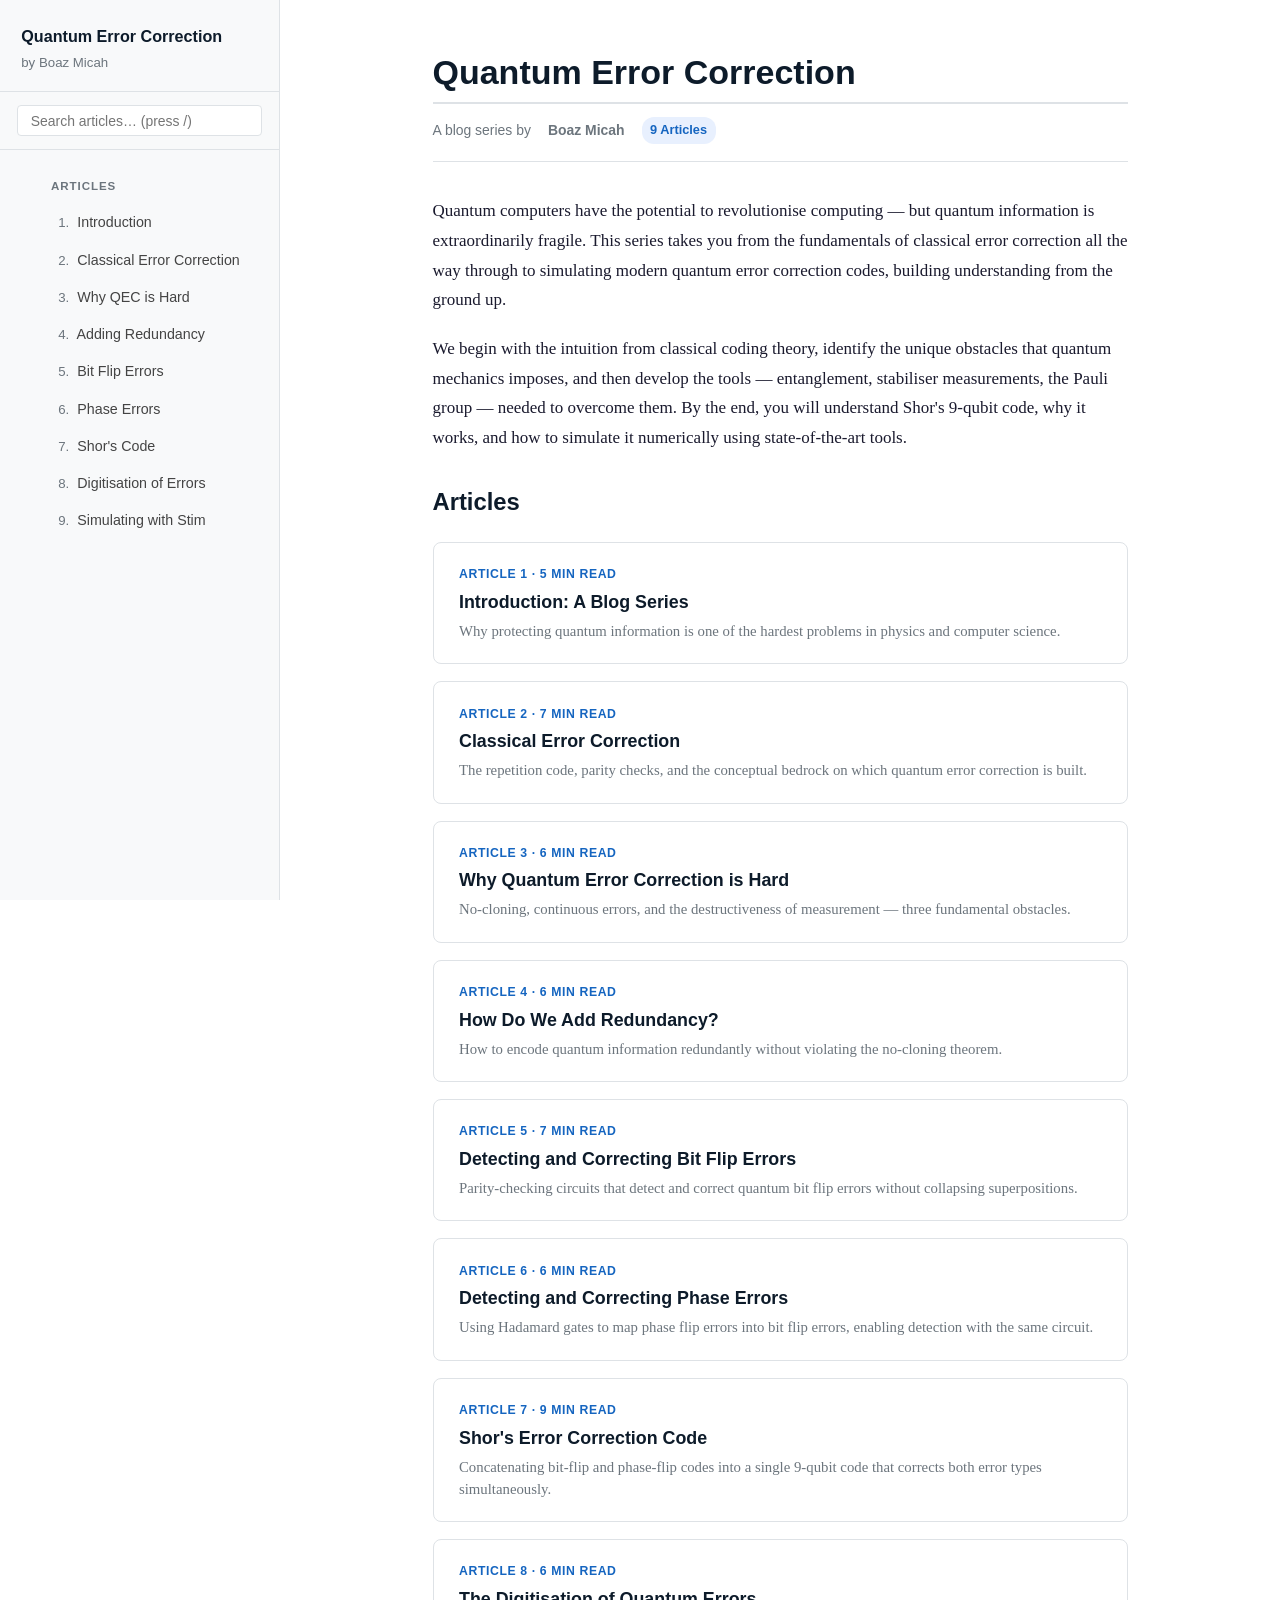
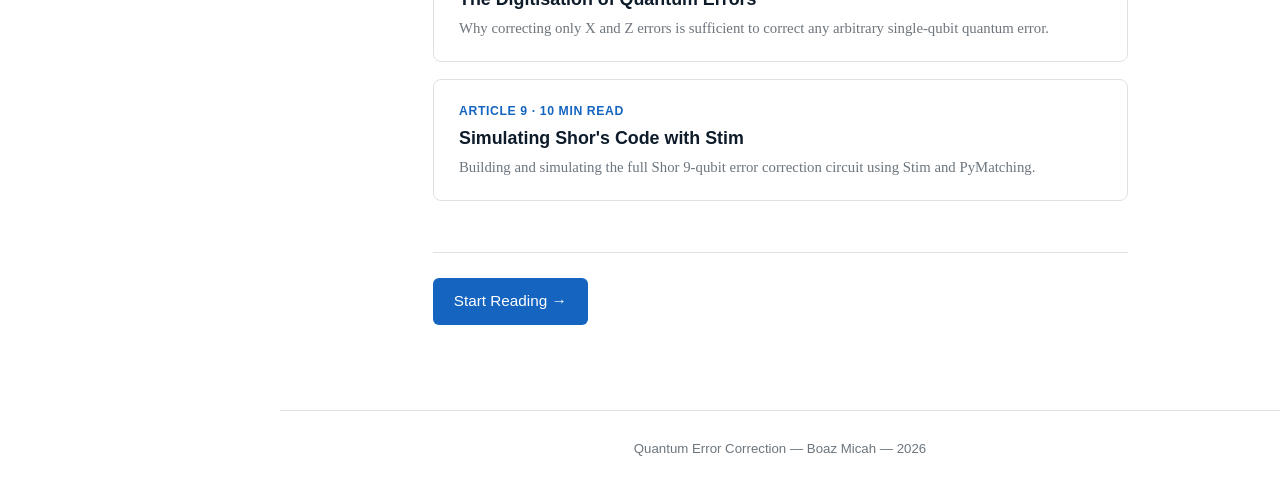
==== index.html @ bdfd9c4a "initial files" ====
<!DOCTYPE html>
<html lang="en">
<head>
  <meta charset="UTF-8">
  <meta name="viewport" content="width=device-width, initial-scale=1.0">
  <title>Quantum Error Correction — Boaz Micah</title>
  <link rel="stylesheet" href="css/style.css">
  <link rel="icon" href="data:image/svg+xml,<svg xmlns='http://www.w3.org/2000/svg' viewBox='0 0 100 100'><text y='.9em' font-size='90'>⚛</text></svg>">
</head>
<body>

<div id="sidebar-overlay"></div>

<nav id="sidebar">
  <div id="sidebar-header">
    <a class="book-title" href="index.html">Quantum Error Correction</a>
    <div class="book-author">by Boaz Micah</div>
  </div>
  <div id="sidebar-search">
    <input id="sidebar-search-input" type="search" placeholder="Search articles… (press /)" aria-label="Search">
  </div>
  <div id="sidebar-nav">
    <ul>
      <li class="section-label">Articles</li>
      <li class="nav-item"><a href="articles/01-introduction.html"><span class="chapter-num">1.</span> Introduction</a></li>
      <li class="nav-item"><a href="articles/02-classical-error-correction.html"><span class="chapter-num">2.</span> Classical Error Correction</a></li>
      <li class="nav-item"><a href="articles/03-why-qec-is-hard.html"><span class="chapter-num">3.</span> Why QEC is Hard</a></li>
      <li class="nav-item"><a href="articles/04-adding-redundancy.html"><span class="chapter-num">4.</span> Adding Redundancy</a></li>
      <li class="nav-item"><a href="articles/05-bit-flip-errors.html"><span class="chapter-num">5.</span> Bit Flip Errors</a></li>
      <li class="nav-item"><a href="articles/06-phase-errors.html"><span class="chapter-num">6.</span> Phase Errors</a></li>
      <li class="nav-item"><a href="articles/07-shors-code.html"><span class="chapter-num">7.</span> Shor's Code</a></li>
      <li class="nav-item"><a href="articles/08-digitisation.html"><span class="chapter-num">8.</span> Digitisation of Errors</a></li>
      <li class="nav-item"><a href="articles/09-simulating-shors-code.html"><span class="chapter-num">9.</span> Simulating with Stim</a></li>
    </ul>
  </div>
</nav>

<div id="main-wrapper">
  <div id="topbar">
    <button id="menu-toggle" aria-label="Toggle menu">&#9776;</button>
    <span id="topbar-title">Quantum Error Correction</span>
  </div>

  <main id="content">
    <h1>Quantum Error Correction</h1>

    <div class="article-meta">
      <span>A blog series by</span>
      <strong>Boaz Micah</strong>
      <span class="tag">9 Articles</span>
    </div>

    <p>
      Quantum computers have the potential to revolutionise computing — but quantum
      information is extraordinarily fragile. This series takes you from the fundamentals
      of classical error correction all the way through to simulating modern quantum
      error correction codes, building understanding from the ground up.
    </p>

    <p>
      We begin with the intuition from classical coding theory, identify the unique
      obstacles that quantum mechanics imposes, and then develop the tools — entanglement,
      stabiliser measurements, the Pauli group — needed to overcome them. By the end,
      you will understand Shor's 9-qubit code, why it works, and how to simulate it
      numerically using state-of-the-art tools.
    </p>

    <h2>Articles</h2>

    <div class="article-list">

      <a class="article-card" href="articles/01-introduction.html">
        <div class="card-num">Article 1 &middot; 5 min read</div>
        <h3>Introduction: A Blog Series</h3>
        <p>Why protecting quantum information is one of the hardest problems in physics and computer science.</p>
      </a>

      <a class="article-card" href="articles/02-classical-error-correction.html">
        <div class="card-num">Article 2 &middot; 7 min read</div>
        <h3>Classical Error Correction</h3>
        <p>The repetition code, parity checks, and the conceptual bedrock on which quantum error correction is built.</p>
      </a>

      <a class="article-card" href="articles/03-why-qec-is-hard.html">
        <div class="card-num">Article 3 &middot; 6 min read</div>
        <h3>Why Quantum Error Correction is Hard</h3>
        <p>No-cloning, continuous errors, and the destructiveness of measurement — three fundamental obstacles.</p>
      </a>

      <a class="article-card" href="articles/04-adding-redundancy.html">
        <div class="card-num">Article 4 &middot; 6 min read</div>
        <h3>How Do We Add Redundancy?</h3>
        <p>How to encode quantum information redundantly without violating the no-cloning theorem.</p>
      </a>

      <a class="article-card" href="articles/05-bit-flip-errors.html">
        <div class="card-num">Article 5 &middot; 7 min read</div>
        <h3>Detecting and Correcting Bit Flip Errors</h3>
        <p>Parity-checking circuits that detect and correct quantum bit flip errors without collapsing superpositions.</p>
      </a>

      <a class="article-card" href="articles/06-phase-errors.html">
        <div class="card-num">Article 6 &middot; 6 min read</div>
        <h3>Detecting and Correcting Phase Errors</h3>
        <p>Using Hadamard gates to map phase flip errors into bit flip errors, enabling detection with the same circuit.</p>
      </a>

      <a class="article-card" href="articles/07-shors-code.html">
        <div class="card-num">Article 7 &middot; 9 min read</div>
        <h3>Shor's Error Correction Code</h3>
        <p>Concatenating bit-flip and phase-flip codes into a single 9-qubit code that corrects both error types simultaneously.</p>
      </a>

      <a class="article-card" href="articles/08-digitisation.html">
        <div class="card-num">Article 8 &middot; 6 min read</div>
        <h3>The Digitisation of Quantum Errors</h3>
        <p>Why correcting only X and Z errors is sufficient to correct any arbitrary single-qubit quantum error.</p>
      </a>

      <a class="article-card" href="articles/09-simulating-shors-code.html">
        <div class="card-num">Article 9 &middot; 10 min read</div>
        <h3>Simulating Shor's Code with Stim</h3>
        <p>Building and simulating the full Shor 9-qubit error correction circuit using Stim and PyMatching.</p>
      </a>

    </div>

    <div style="margin-top: 3rem; padding-top: 1.5rem; border-top: 1px solid var(--color-border);">
      <a href="articles/01-introduction.html" style="font-family: var(--font-ui); font-size: 0.9rem; background: var(--color-accent); color: #fff; padding: 0.6rem 1.25rem; border-radius: 6px; text-decoration: none; display: inline-block;">
        Start Reading &rarr;
      </a>
    </div>
  </main>

  <footer id="footer">
    Quantum Error Correction &mdash; Boaz Micah &mdash; 2026
  </footer>
</div>

<script src="js/main.js"></script>
</body>
</html>
---- css/style.css ----
/* =====================================================
   QEC Book — Styles
   ===================================================== */

:root {
  --sidebar-width: 280px;
  --sidebar-bg: #f8f9fa;
  --sidebar-border: #dee2e6;
  --content-max: 780px;
  --font-body: 'Georgia', 'Times New Roman', serif;
  --font-ui: -apple-system, BlinkMacSystemFont, 'Segoe UI', Roboto, sans-serif;
  --color-text: #1a1a2e;
  --color-muted: #6c757d;
  --color-accent: #1565c0;
  --color-accent-light: #e8f0fe;
  --color-heading: #0d1b2a;
  --color-border: #dee2e6;
  --color-bg: #ffffff;
  --color-code-bg: #f6f8fa;
  --color-sidebar-active: #1565c0;
  --shadow-sm: 0 1px 3px rgba(0,0,0,0.08);
}

* { box-sizing: border-box; margin: 0; padding: 0; }

html { font-size: 17px; scroll-behavior: smooth; }

body {
  font-family: var(--font-body);
  color: var(--color-text);
  background: var(--color-bg);
  line-height: 1.75;
  display: flex;
  min-height: 100vh;
}

/* ---- Sidebar ---- */
#sidebar {
  position: fixed;
  top: 0; left: 0; bottom: 0;
  width: var(--sidebar-width);
  background: var(--sidebar-bg);
  border-right: 1px solid var(--sidebar-border);
  overflow-y: auto;
  z-index: 100;
  display: flex;
  flex-direction: column;
  transition: transform 0.25s ease;
}

#sidebar-header {
  padding: 1.5rem 1.25rem 1rem;
  border-bottom: 1px solid var(--sidebar-border);
}

#sidebar-header .book-title {
  font-family: var(--font-ui);
  font-size: 0.95rem;
  font-weight: 700;
  color: var(--color-heading);
  line-height: 1.3;
  text-decoration: none;
  display: block;
}

#sidebar-header .book-author {
  font-family: var(--font-ui);
  font-size: 0.78rem;
  color: var(--color-muted);
  margin-top: 0.25rem;
}

#sidebar-search {
  padding: 0.75rem 1rem;
  border-bottom: 1px solid var(--sidebar-border);
}

#sidebar-search input {
  width: 100%;
  padding: 0.4rem 0.75rem;
  border: 1px solid var(--color-border);
  border-radius: 4px;
  font-family: var(--font-ui);
  font-size: 0.82rem;
  background: #fff;
  color: var(--color-text);
  outline: none;
  transition: border-color 0.15s;
}

#sidebar-search input:focus { border-color: var(--color-accent); }

#sidebar-nav {
  padding: 0.5rem 0 1.5rem;
  flex: 1;
}

#sidebar-nav ul {
  list-style: none;
}

#sidebar-nav .section-label {
  font-family: var(--font-ui);
  font-size: 0.68rem;
  font-weight: 700;
  letter-spacing: 0.08em;
  text-transform: uppercase;
  color: var(--color-muted);
  padding: 1rem 1.25rem 0.35rem;
}

#sidebar-nav a {
  display: block;
  font-family: var(--font-ui);
  font-size: 0.84rem;
  color: #444;
  text-decoration: none;
  padding: 0.38rem 1.25rem 0.38rem 1.5rem;
  border-left: 3px solid transparent;
  transition: background 0.12s, color 0.12s;
  line-height: 1.35;
}

#sidebar-nav a:hover {
  background: #eef2f7;
  color: var(--color-accent);
}

#sidebar-nav a.active {
  border-left-color: var(--color-accent);
  color: var(--color-accent);
  background: var(--color-accent-light);
  font-weight: 600;
}

#sidebar-nav .chapter-num {
  color: var(--color-muted);
  margin-right: 0.3em;
  font-size: 0.78rem;
}

/* ---- Main content area ---- */
#main-wrapper {
  margin-left: var(--sidebar-width);
  flex: 1;
  min-width: 0;
  display: flex;
  flex-direction: column;
}

#topbar {
  display: none;
  align-items: center;
  padding: 0.75rem 1.25rem;
  border-bottom: 1px solid var(--color-border);
  background: var(--color-bg);
  position: sticky;
  top: 0;
  z-index: 50;
  gap: 0.75rem;
}

#menu-toggle {
  background: none;
  border: none;
  cursor: pointer;
  padding: 0.3rem;
  color: var(--color-text);
  font-size: 1.2rem;
  line-height: 1;
}

#topbar-title {
  font-family: var(--font-ui);
  font-size: 0.9rem;
  font-weight: 600;
  color: var(--color-heading);
  white-space: nowrap;
  overflow: hidden;
  text-overflow: ellipsis;
}

#content {
  max-width: var(--content-max);
  margin: 0 auto;
  padding: 3rem 2.5rem 5rem;
  width: 100%;
}

/* ---- Typography ---- */
h1, h2, h3, h4 {
  font-family: var(--font-ui);
  color: var(--color-heading);
  line-height: 1.25;
  margin-top: 2rem;
  margin-bottom: 0.75rem;
}

h1 { font-size: 2rem; margin-top: 0; border-bottom: 2px solid var(--color-border); padding-bottom: 0.5rem; }
h2 { font-size: 1.4rem; }
h3 { font-size: 1.15rem; }
h4 { font-size: 1rem; }

p { margin-bottom: 1.1rem; }

a { color: var(--color-accent); text-decoration: none; }
a:hover { text-decoration: underline; }

ul, ol { padding-left: 1.75rem; margin-bottom: 1.1rem; }
li { margin-bottom: 0.3rem; }

code, pre {
  font-family: 'SFMono-Regular', 'Consolas', 'Liberation Mono', monospace;
  font-size: 0.875em;
}

pre {
  background: var(--color-code-bg);
  border: 1px solid var(--color-border);
  border-radius: 6px;
  padding: 1rem 1.25rem;
  overflow-x: auto;
  margin-bottom: 1.25rem;
  line-height: 1.55;
}

code {
  background: var(--color-code-bg);
  border: 1px solid #e1e4e8;
  border-radius: 3px;
  padding: 0.15em 0.4em;
}

pre code {
  background: none;
  border: none;
  padding: 0;
}

blockquote {
  border-left: 4px solid var(--color-accent);
  padding: 0.5rem 1rem;
  margin: 1rem 0 1.25rem;
  color: var(--color-muted);
  font-style: italic;
  background: var(--color-accent-light);
  border-radius: 0 4px 4px 0;
}

/* ---- Article metadata ---- */
.article-meta {
  font-family: var(--font-ui);
  font-size: 0.82rem;
  color: var(--color-muted);
  margin-bottom: 2rem;
  padding-bottom: 1rem;
  border-bottom: 1px solid var(--color-border);
  display: flex;
  gap: 1rem;
  flex-wrap: wrap;
  align-items: center;
}

.article-meta .tag {
  background: var(--color-accent-light);
  color: var(--color-accent);
  padding: 0.15rem 0.5rem;
  border-radius: 12px;
  font-size: 0.75rem;
  font-weight: 600;
}

/* ---- Navigation arrows ---- */
.chapter-nav {
  display: flex;
  justify-content: space-between;
  margin-top: 3rem;
  padding-top: 1.5rem;
  border-top: 1px solid var(--color-border);
  gap: 1rem;
}

.chapter-nav a {
  font-family: var(--font-ui);
  font-size: 0.85rem;
  color: var(--color-accent);
  text-decoration: none;
  display: flex;
  flex-direction: column;
  max-width: 45%;
  padding: 0.75rem 1rem;
  border: 1px solid var(--color-border);
  border-radius: 6px;
  transition: background 0.15s, border-color 0.15s;
  line-height: 1.4;
}

.chapter-nav a:hover {
  background: var(--color-accent-light);
  border-color: var(--color-accent);
  text-decoration: none;
}

.chapter-nav .nav-direction {
  font-size: 0.72rem;
  color: var(--color-muted);
  margin-bottom: 0.2rem;
}

.chapter-nav .nav-next { margin-left: auto; text-align: right; }

/* ---- Index / home page ---- */
.article-list { margin-top: 1.5rem; }

.article-card {
  display: block;
  text-decoration: none;
  color: inherit;
  border: 1px solid var(--color-border);
  border-radius: 8px;
  padding: 1.25rem 1.5rem;
  margin-bottom: 1rem;
  transition: box-shadow 0.15s, border-color 0.15s;
}

.article-card:hover {
  box-shadow: 0 4px 12px rgba(21,101,192,0.12);
  border-color: var(--color-accent);
  text-decoration: none;
}

.article-card .card-num {
  font-family: var(--font-ui);
  font-size: 0.72rem;
  font-weight: 700;
  letter-spacing: 0.05em;
  text-transform: uppercase;
  color: var(--color-accent);
  margin-bottom: 0.3rem;
}

.article-card h3 {
  font-size: 1.05rem;
  margin: 0 0 0.4rem;
  color: var(--color-heading);
}

.article-card p {
  font-size: 0.87rem;
  color: var(--color-muted);
  margin: 0;
  line-height: 1.5;
}

/* ---- Math display styling ---- */
.math-block {
  margin: 1.25rem 0;
  padding: 1rem 1.5rem;
  background: var(--color-code-bg);
  border-left: 3px solid var(--color-accent);
  border-radius: 0 6px 6px 0;
  overflow-x: auto;
}

/* ---- Separator lines from original ---- */
.ellipsis-sep {
  text-align: center;
  color: var(--color-muted);
  margin: 1.5rem 0;
  font-size: 1.2rem;
  letter-spacing: 0.5em;
}

/* ---- Footer ---- */
#footer {
  font-family: var(--font-ui);
  font-size: 0.78rem;
  color: var(--color-muted);
  text-align: center;
  padding: 1.5rem;
  border-top: 1px solid var(--color-border);
  margin-top: auto;
}

/* ---- Sidebar overlay for mobile ---- */
#sidebar-overlay {
  display: none;
  position: fixed;
  inset: 0;
  background: rgba(0,0,0,0.4);
  z-index: 90;
}

/* ---- Responsive ---- */
@media (max-width: 900px) {
  #sidebar {
    transform: translateX(-100%);
  }

  #sidebar.open {
    transform: translateX(0);
    box-shadow: 2px 0 16px rgba(0,0,0,0.15);
  }

  #sidebar-overlay.open {
    display: block;
  }

  #main-wrapper {
    margin-left: 0;
  }

  #topbar {
    display: flex;
  }

  #content {
    padding: 1.5rem 1.25rem 4rem;
  }
}

@media (max-width: 540px) {
  html { font-size: 16px; }
  h1 { font-size: 1.6rem; }
  .chapter-nav { flex-direction: column; }
  .chapter-nav a { max-width: 100%; }
}

/* ---- Search highlight ---- */
.search-hidden { display: none; }

mark {
  background: #fff3cd;
  padding: 0 2px;
  border-radius: 2px;
}
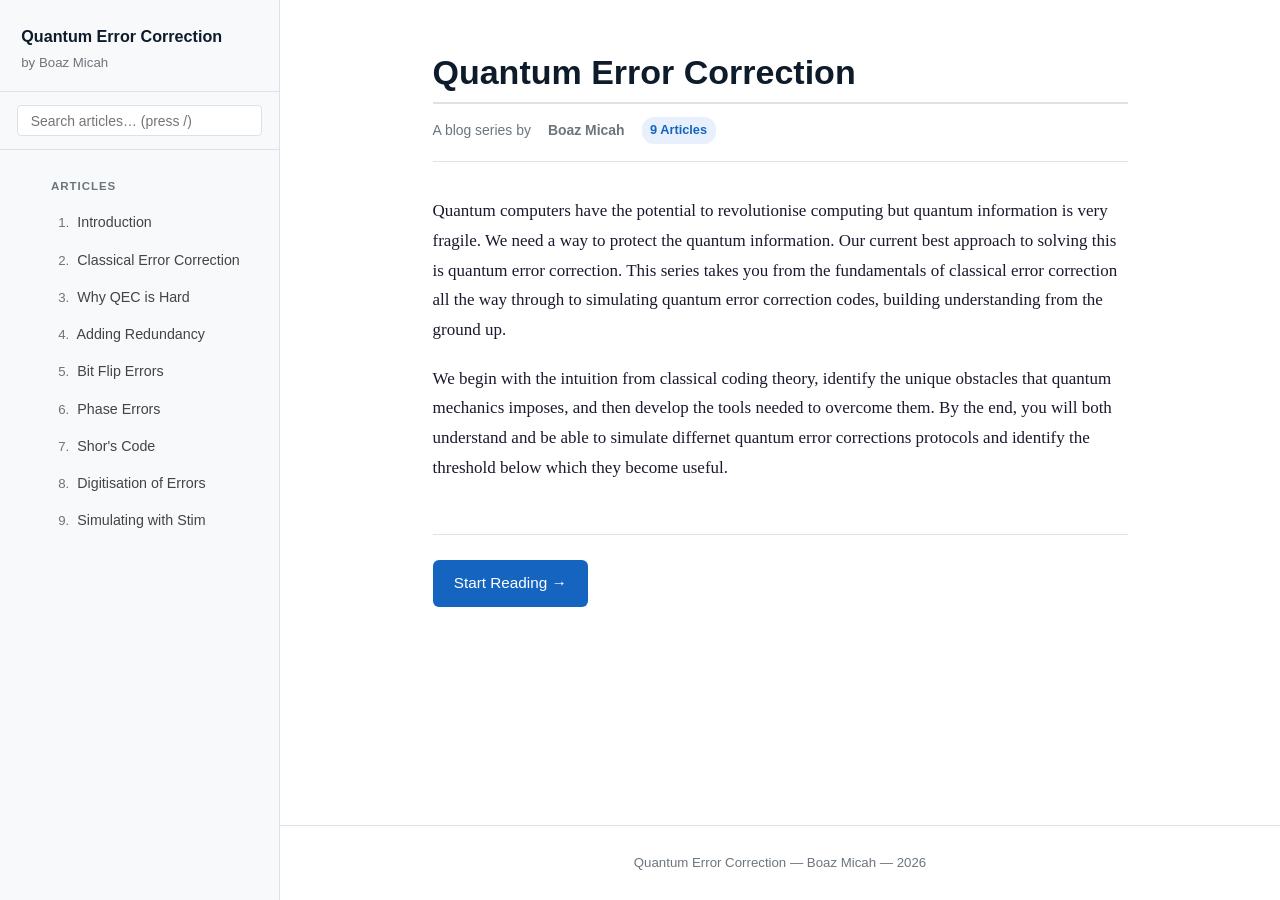
==== commit 5d2fb1e2: "edit home" ====
--- a/index.html
+++ b/index.html
@@ -51,79 +51,16 @@
     </div>
 
     <p>
-      Quantum computers have the potential to revolutionise computing — but quantum
-      information is extraordinarily fragile. This series takes you from the fundamentals
-      of classical error correction all the way through to simulating modern quantum
+      Quantum computers have the potential to revolutionise computing but quantum
+      information is very fragile. We need a way to protect the quantum information. Our current best approach to solving this is quantum error correction. This series takes you from the fundamentals
+      of classical error correction all the way through to simulating quantum
       error correction codes, building understanding from the ground up.
     </p>
 
     <p>
       We begin with the intuition from classical coding theory, identify the unique
-      obstacles that quantum mechanics imposes, and then develop the tools — entanglement,
-      stabiliser measurements, the Pauli group — needed to overcome them. By the end,
-      you will understand Shor's 9-qubit code, why it works, and how to simulate it
-      numerically using state-of-the-art tools.
+      obstacles that quantum mechanics imposes, and then develop the tools needed to overcome them. By the end, you will both understand and be able to simulate differnet quantum error corrections protocols and identify the threshold below which they become useful. 
     </p>
-
-    <h2>Articles</h2>
-
-    <div class="article-list">
-
-      <a class="article-card" href="articles/01-introduction.html">
-        <div class="card-num">Article 1 &middot; 5 min read</div>
-        <h3>Introduction: A Blog Series</h3>
-        <p>Why protecting quantum information is one of the hardest problems in physics and computer science.</p>
-      </a>
-
-      <a class="article-card" href="articles/02-classical-error-correction.html">
-        <div class="card-num">Article 2 &middot; 7 min read</div>
-        <h3>Classical Error Correction</h3>
-        <p>The repetition code, parity checks, and the conceptual bedrock on which quantum error correction is built.</p>
-      </a>
-
-      <a class="article-card" href="articles/03-why-qec-is-hard.html">
-        <div class="card-num">Article 3 &middot; 6 min read</div>
-        <h3>Why Quantum Error Correction is Hard</h3>
-        <p>No-cloning, continuous errors, and the destructiveness of measurement — three fundamental obstacles.</p>
-      </a>
-
-      <a class="article-card" href="articles/04-adding-redundancy.html">
-        <div class="card-num">Article 4 &middot; 6 min read</div>
-        <h3>How Do We Add Redundancy?</h3>
-        <p>How to encode quantum information redundantly without violating the no-cloning theorem.</p>
-      </a>
-
-      <a class="article-card" href="articles/05-bit-flip-errors.html">
-        <div class="card-num">Article 5 &middot; 7 min read</div>
-        <h3>Detecting and Correcting Bit Flip Errors</h3>
-        <p>Parity-checking circuits that detect and correct quantum bit flip errors without collapsing superpositions.</p>
-      </a>
-
-      <a class="article-card" href="articles/06-phase-errors.html">
-        <div class="card-num">Article 6 &middot; 6 min read</div>
-        <h3>Detecting and Correcting Phase Errors</h3>
-        <p>Using Hadamard gates to map phase flip errors into bit flip errors, enabling detection with the same circuit.</p>
-      </a>
-
-      <a class="article-card" href="articles/07-shors-code.html">
-        <div class="card-num">Article 7 &middot; 9 min read</div>
-        <h3>Shor's Error Correction Code</h3>
-        <p>Concatenating bit-flip and phase-flip codes into a single 9-qubit code that corrects both error types simultaneously.</p>
-      </a>
-
-      <a class="article-card" href="articles/08-digitisation.html">
-        <div class="card-num">Article 8 &middot; 6 min read</div>
-        <h3>The Digitisation of Quantum Errors</h3>
-        <p>Why correcting only X and Z errors is sufficient to correct any arbitrary single-qubit quantum error.</p>
-      </a>
-
-      <a class="article-card" href="articles/09-simulating-shors-code.html">
-        <div class="card-num">Article 9 &middot; 10 min read</div>
-        <h3>Simulating Shor's Code with Stim</h3>
-        <p>Building and simulating the full Shor 9-qubit error correction circuit using Stim and PyMatching.</p>
-      </a>
-
-    </div>
 
     <div style="margin-top: 3rem; padding-top: 1.5rem; border-top: 1px solid var(--color-border);">
       <a href="articles/01-introduction.html" style="font-family: var(--font-ui); font-size: 0.9rem; background: var(--color-accent); color: #fff; padding: 0.6rem 1.25rem; border-radius: 6px; text-decoration: none; display: inline-block;">
--- a/css/style.css
+++ b/css/style.css
@@ -352,6 +352,17 @@
   line-height: 1.5;
 }
 
+/* ---- Article images ---- */
+.article-image {
+  width: 100%;
+  max-width: 100%;
+  height: auto;
+  border-radius: 8px;
+  margin: 1.5rem 0 2rem;
+  display: block;
+  box-shadow: 0 2px 12px rgba(0,0,0,0.1);
+}
+
 /* ---- Math display styling ---- */
 .math-block {
   margin: 1.25rem 0;
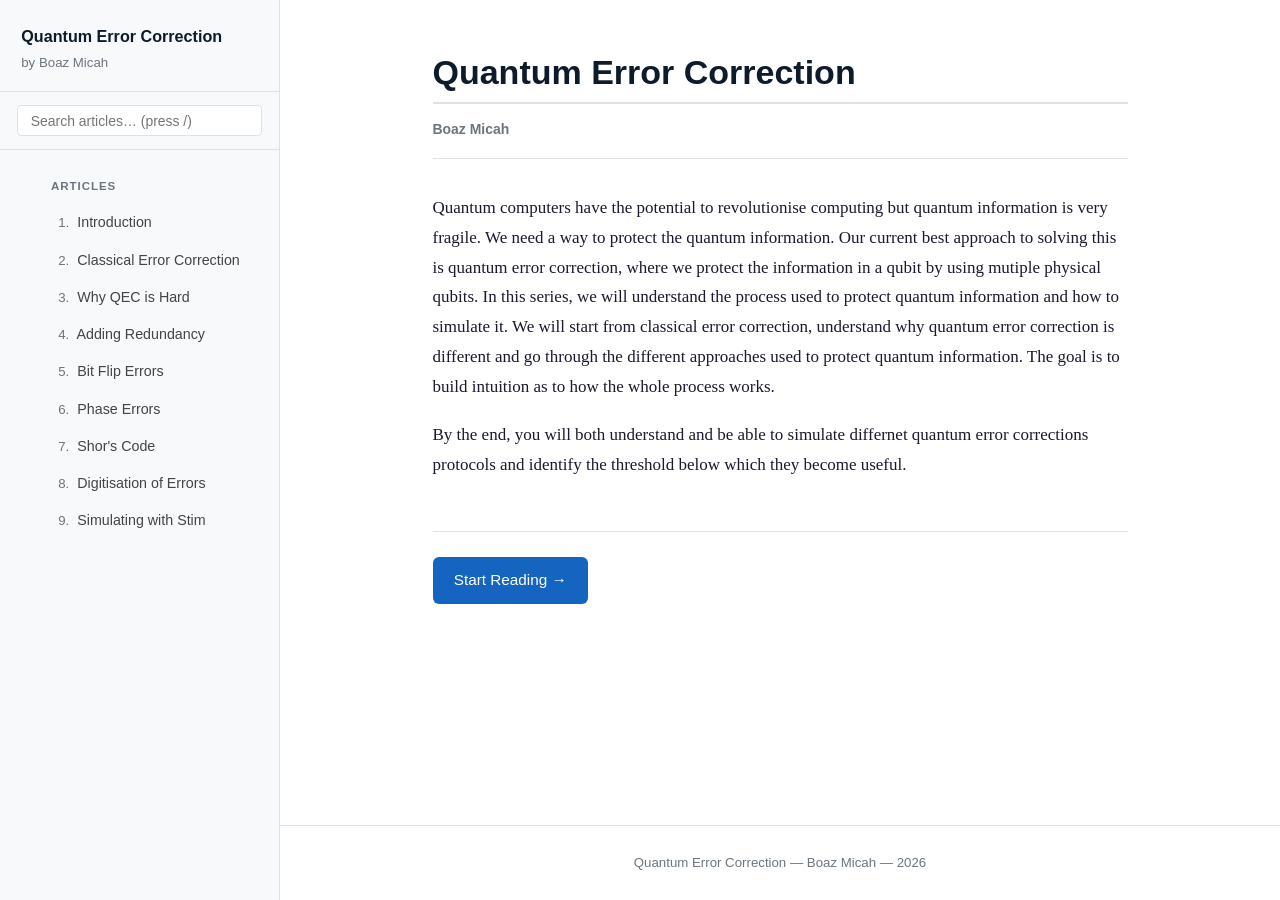
==== commit 43897032: "writing" ====
--- a/index.html
+++ b/index.html
@@ -45,21 +45,19 @@
     <h1>Quantum Error Correction</h1>
 
     <div class="article-meta">
-      <span>A blog series by</span>
       <strong>Boaz Micah</strong>
-      <span class="tag">9 Articles</span>
     </div>
 
     <p>
       Quantum computers have the potential to revolutionise computing but quantum
-      information is very fragile. We need a way to protect the quantum information. Our current best approach to solving this is quantum error correction. This series takes you from the fundamentals
-      of classical error correction all the way through to simulating quantum
-      error correction codes, building understanding from the ground up.
+      information is very fragile. We need a way to protect the quantum information. Our current best approach to solving this is quantum error correction, where we protect the information in a qubit by using mutiple physical qubits. 
+      In this series, we will understand the process used to protect quantum information and how to simulate it.
+      We will start from classical error correction, understand why quantum error correction is different and go through the different approaches used to protect quantum information. 
+      The goal is to build intuition as to how the whole process works. 
     </p>
 
     <p>
-      We begin with the intuition from classical coding theory, identify the unique
-      obstacles that quantum mechanics imposes, and then develop the tools needed to overcome them. By the end, you will both understand and be able to simulate differnet quantum error corrections protocols and identify the threshold below which they become useful. 
+      By the end, you will both understand and be able to simulate differnet quantum error corrections protocols and identify the threshold below which they become useful. 
     </p>
 
     <div style="margin-top: 3rem; padding-top: 1.5rem; border-top: 1px solid var(--color-border);">
